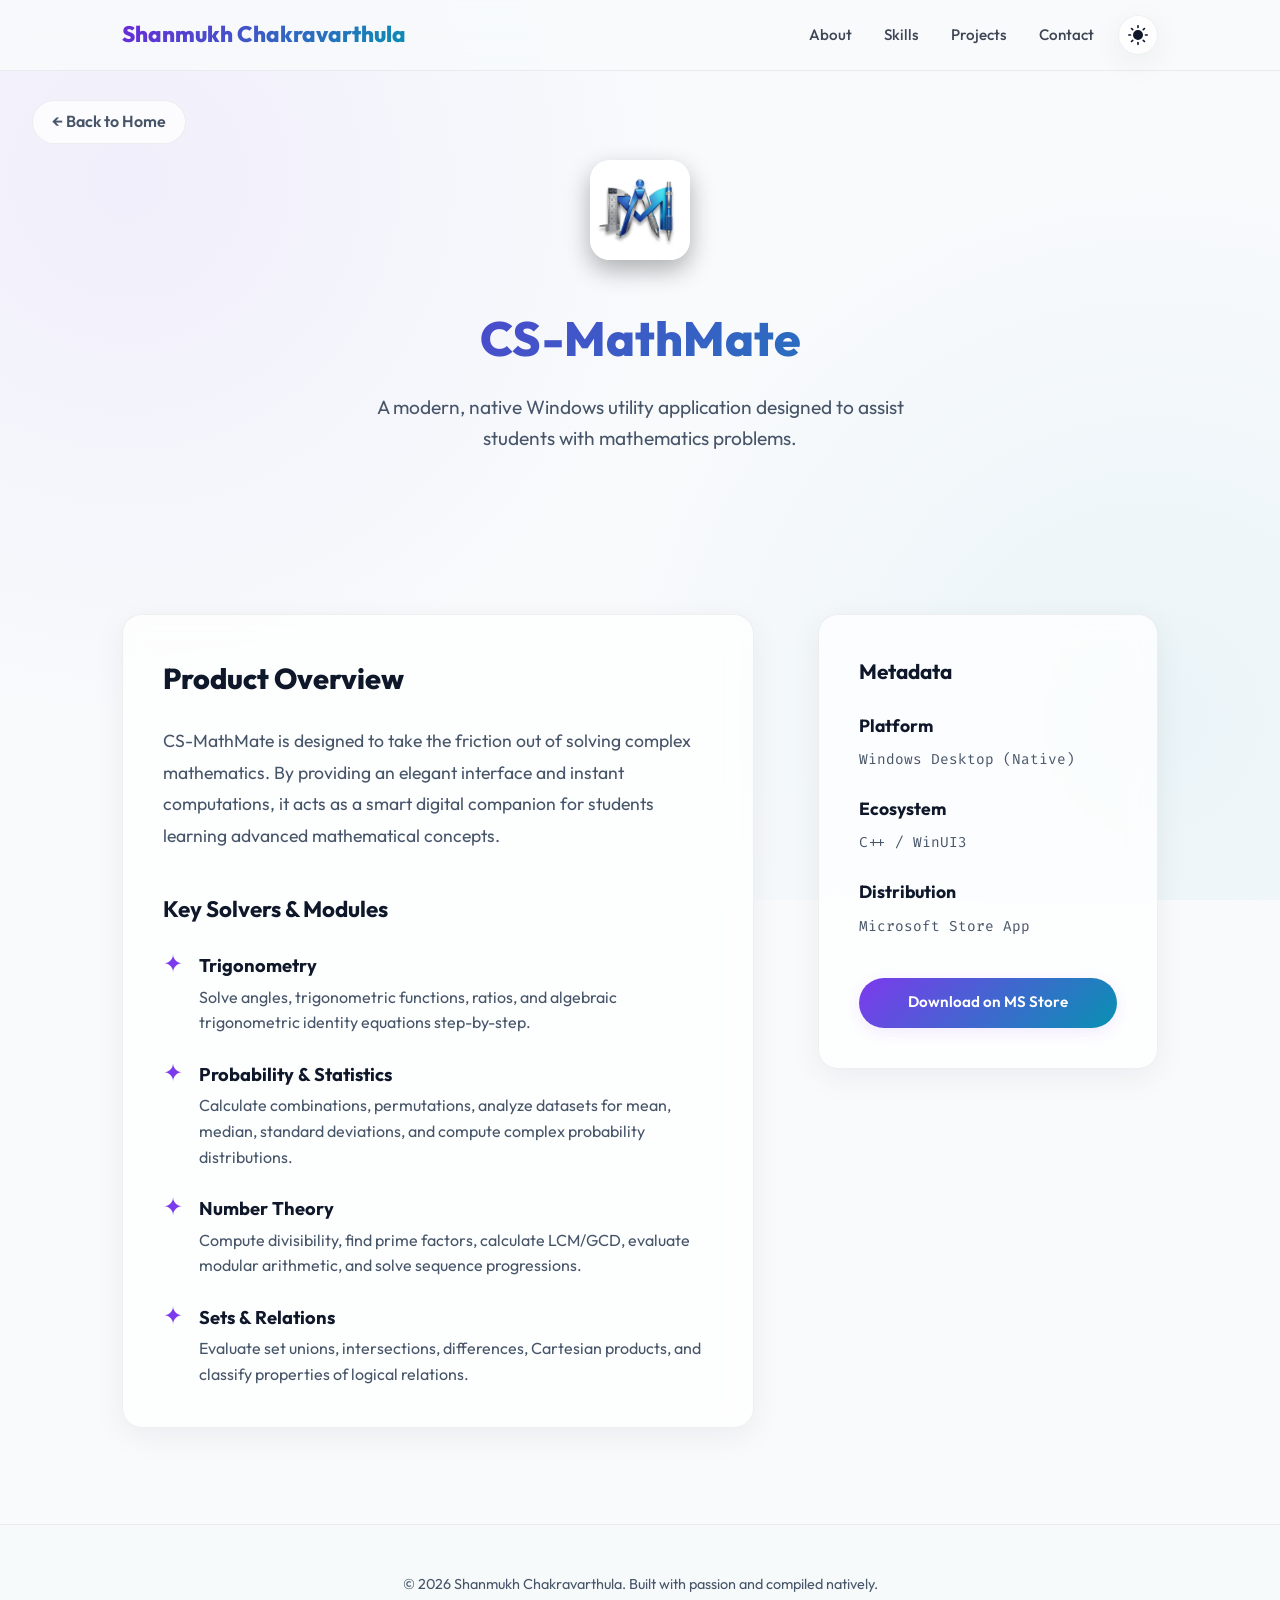
==== cs-mathmate.html @ ce181f71 "Initialize premium personal portfolio website with custom subpages" ====
<!DOCTYPE html>
<html lang="en">
<head>
    <meta charset="UTF-8">
    <meta http-equiv="X-UA-Compatible" content="IE=edge">
    <meta name="viewport" content="width=device-width, initial-scale=1.0">
    <title>CS-MathMate | Interactive Math Solver</title>
    
    <!-- Meta Descriptions for SEO -->
    <meta name="description" content="CS-MathMate is a modern interactive mathematics solver application designed to assist students with math problems. Made with C++ and WinUI3.">
    
    <!-- Stylesheets -->
    <link rel="stylesheet" href="style.css">
</head>
<body>

    <!-- Header / Navbar -->
    <header>
        <div class="container nav-wrapper">
            <a href="index.html" class="logo" id="nav-logo">Shanmukh Chakravarthula</a>
            <div class="nav-actions">
                <ul class="nav-links">
                    <li><a href="index.html#about">About</a></li>
                    <li><a href="index.html#tech">Skills</a></li>
                    <li><a href="index.html#projects">Projects</a></li>
                    <li><a href="index.html#contact">Contact</a></li>
                </ul>
                <button class="theme-toggle-btn" aria-label="Toggle theme" id="theme-toggle">
                    <!-- Sun Icon -->
                    <svg class="sun-icon" viewBox="0 0 24 24" fill="none" stroke="currentColor" stroke-width="2" stroke-linecap="round" stroke-linejoin="round">
                        <circle cx="12" cy="12" r="5"></circle>
                        <line x1="12" y1="1" x2="12" y2="3"></line>
                        <line x1="12" y1="21" x2="12" y2="23"></line>
                        <line x1="4.22" y1="4.22" x2="5.64" y2="5.64"></line>
                        <line x1="18.36" y1="18.36" x2="19.78" y2="19.78"></line>
                        <line x1="1" y1="12" x2="3" y2="12"></line>
                        <line x1="21" y1="12" x2="23" y2="12"></line>
                        <line x1="4.22" y1="19.78" x2="5.64" y2="18.36"></line>
                        <line x1="18.36" y1="5.64" x2="19.78" y2="4.22"></svg>
                    <!-- Moon Icon -->
                    <svg class="moon-icon" viewBox="0 0 24 24" fill="none" stroke="currentColor" stroke-width="2" stroke-linecap="round" stroke-linejoin="round">
                        <path d="M21 12.79A9 9 0 1 1 11.21 3 7 7 0 0 0 21 12.79z"></path>
                    </svg>
                </button>
            </div>
        </div>
    </header>

    <!-- Subpage Hero -->
    <section class="subpage-hero">
        <a href="index.html" class="btn-back" id="btn-back-home">&larr; Back to Home</a>
        <div class="container">
            <img src="assets/cs-mathmate.webp" alt="CS-MathMate Logo" class="subpage-logo">
            <h1 class="subpage-title">CS-MathMate</h1>
            <p class="subpage-tagline">A modern, native Windows utility application designed to assist students with mathematics problems.</p>
        </div>
    </section>

    <!-- Subpage Details Section -->
    <section class="section" style="padding-top: 0;">
        <div class="container subpage-details">
            <!-- Left Side: Content & Features -->
            <div class="glass-card">
                <h2 style="font-size: 1.8rem; margin-bottom: 1.5rem; font-weight: 800;">Product Overview</h2>
                <p style="color: var(--text-muted); margin-bottom: 2.5rem; font-size: 1.1rem; line-height: 1.8;">
                    CS-MathMate is designed to take the friction out of solving complex mathematics. By providing an elegant interface and instant computations, it acts as a smart digital companion for students learning advanced mathematical concepts. 
                </p>

                <h3 style="font-size: 1.4rem; margin-bottom: 1.5rem; font-weight: 700;">Key Solvers & Modules</h3>
                <div class="features-list">
                    <!-- Feature 1 -->
                    <div class="feature-item">
                        <span class="feature-bullet">✦</span>
                        <div>
                            <h4 class="feature-title">Trigonometry</h4>
                            <p class="feature-desc">Solve angles, trigonometric functions, ratios, and algebraic trigonometric identity equations step-by-step.</p>
                        </div>
                    </div>
                    <!-- Feature 2 -->
                    <div class="feature-item">
                        <span class="feature-bullet">✦</span>
                        <div>
                            <h4 class="feature-title">Probability & Statistics</h4>
                            <p class="feature-desc">Calculate combinations, permutations, analyze datasets for mean, median, standard deviations, and compute complex probability distributions.</p>
                        </div>
                    </div>
                    <!-- Feature 3 -->
                    <div class="feature-item">
                        <span class="feature-bullet">✦</span>
                        <div>
                            <h4 class="feature-title">Number Theory</h4>
                            <p class="feature-desc">Compute divisibility, find prime factors, calculate LCM/GCD, evaluate modular arithmetic, and solve sequence progressions.</p>
                        </div>
                    </div>
                    <!-- Feature 4 -->
                    <div class="feature-item">
                        <span class="feature-bullet">✦</span>
                        <div>
                            <h4 class="feature-title">Sets & Relations</h4>
                            <p class="feature-desc">Evaluate set unions, intersections, differences, Cartesian products, and classify properties of logical relations.</p>
                        </div>
                    </div>
                </div>
            </div>

            <!-- Right Side: Sidebar Meta -->
            <div class="glass-card sidebar-card">
                <h3 style="font-size: 1.3rem; margin-bottom: 1.5rem; font-weight: 700;">Metadata</h3>
                
                <div class="meta-info-title">Platform</div>
                <div class="meta-info-value">Windows Desktop (Native)</div>

                <div class="meta-info-title">Ecosystem</div>
                <div class="meta-info-value">C++ / WinUI3</div>

                <div class="meta-info-title">Distribution</div>
                <div class="meta-info-value">Microsoft Store App</div>

                <a href="https://apps.microsoft.com/detail/9p4pvxg3t9zk?hl=en-US&gl=IN" target="_blank" rel="noopener noreferrer" class="btn btn-primary" style="width: 100%; text-align: center; margin-top: 1rem;" id="btn-sidebar-store">
                    Download on MS Store
                </a>
            </div>
        </div>
    </section>

    <!-- Footer -->
    <footer>
        <div class="container">
            <p class="footer-text">&copy; 2026 Shanmukh Chakravarthula. Built with passion and compiled natively.</p>
        </div>
    </footer>

    <!-- Scripts -->
    <script src="script.js"></script>
</body>
</html>
---- style.css ----
@import url('https://fonts.googleapis.com/css2?family=Outfit:wght@300;400;500;600;700;800&family=Fira+Code:wght@400;500&display=swap');

:root {
    --bg-color: #080c14;
    --bg-glow-1: radial-gradient(circle at 10% 20%, rgba(139, 92, 246, 0.15) 0%, transparent 40%);
    --bg-glow-2: radial-gradient(circle at 90% 80%, rgba(6, 182, 212, 0.12) 0%, transparent 40%);
    --card-bg: rgba(17, 24, 39, 0.6);
    --card-border: rgba(255, 255, 255, 0.06);
    --card-hover-border: rgba(139, 92, 246, 0.4);
    --text-color: #f3f4f6;
    --text-muted: #9ca3af;
    --accent-1: #8b5cf6; /* Indigo/Violet */
    --accent-2: #06b6d4; /* Cyan */
    --gradient-hero: linear-gradient(135deg, #a78bfa, #06b6d4);
    --gradient-btn: linear-gradient(135deg, #7c3aed, #0891b2);
    --gradient-btn-hover: linear-gradient(135deg, #6d28d9, #0891b2);
    --nav-bg: rgba(8, 12, 20, 0.7);
    --shadow-color: rgba(0, 0, 0, 0.4);
    --glow-color: rgba(139, 92, 246, 0.2);
    --card-shadow: 0 8px 32px 0 rgba(0, 0, 0, 0.37);
    --font-sans: 'Outfit', sans-serif;
    --font-mono: 'Fira Code', monospace;
    --transition: all 0.4s cubic-bezier(0.16, 1, 0.3, 1);
}

[data-theme="light"] {
    --bg-color: #f8fafc;
    --bg-glow-1: radial-gradient(circle at 10% 20%, rgba(124, 58, 237, 0.06) 0%, transparent 40%);
    --bg-glow-2: radial-gradient(circle at 90% 80%, rgba(8, 145, 178, 0.06) 0%, transparent 40%);
    --card-bg: rgba(255, 255, 255, 0.75);
    --card-border: rgba(0, 0, 0, 0.06);
    --card-hover-border: rgba(124, 58, 237, 0.3);
    --text-color: #0f172a;
    --text-muted: #475569;
    --accent-1: #7c3aed;
    --accent-2: #0891b2;
    --gradient-hero: linear-gradient(135deg, #6d28d9, #0891b2);
    --gradient-btn: linear-gradient(135deg, #7c3aed, #0891b2);
    --gradient-btn-hover: linear-gradient(135deg, #6d28d9, #0e7490);
    --nav-bg: rgba(248, 250, 252, 0.8);
    --shadow-color: rgba(15, 23, 42, 0.08);
    --glow-color: rgba(124, 58, 237, 0.1);
    --card-shadow: 0 8px 32px 0 rgba(15, 23, 42, 0.06);
}

* {
    margin: 0;
    padding: 0;
    box-sizing: border-box;
}

html {
    scroll-behavior: smooth;
}

body {
    background-color: var(--bg-color);
    background-image: var(--bg-glow-1), var(--bg-glow-2);
    background-attachment: fixed;
    color: var(--text-color);
    font-family: var(--font-sans);
    line-height: 1.6;
    overflow-x: hidden;
    transition: background-color 0.5s ease, color 0.5s ease;
}

/* Scrollbar Customization */
::-webkit-scrollbar {
    width: 8px;
}
::-webkit-scrollbar-track {
    background: var(--bg-color);
}
::-webkit-scrollbar-thumb {
    background: var(--card-border);
    border-radius: 4px;
}
::-webkit-scrollbar-thumb:hover {
    background: var(--accent-1);
}

/* Common Layout Containers */
.container {
    max-width: 1100px;
    margin: 0 auto;
    padding: 0 2rem;
}

/* Header & Navigation */
header {
    position: fixed;
    top: 0;
    left: 0;
    width: 100%;
    z-index: 1000;
    background-color: var(--nav-bg);
    backdrop-filter: blur(12px);
    -webkit-backdrop-filter: blur(12px);
    border-bottom: 1px solid var(--card-border);
    transition: var(--transition);
}

header.scrolled {
    box-shadow: var(--card-shadow);
}

.nav-wrapper {
    display: flex;
    justify-content: space-between;
    align-items: center;
    height: 70px;
}

.logo {
    font-size: 1.4rem;
    font-weight: 800;
    text-decoration: none;
    color: var(--text-color);
    background: var(--gradient-hero);
    -webkit-background-clip: text;
    -webkit-text-fill-color: transparent;
    transition: var(--transition);
}

.nav-actions {
    display: flex;
    align-items: center;
    gap: 1.5rem;
}

.nav-links {
    display: flex;
    align-items: center;
    list-style: none;
    gap: 2rem;
}

.nav-links a {
    text-decoration: none;
    color: var(--text-color);
    font-weight: 500;
    font-size: 0.95rem;
    transition: var(--transition);
    opacity: 0.8;
}

.nav-links a:hover {
    color: var(--accent-1);
    opacity: 1;
}

/* Theme Toggle Button */
.theme-toggle-btn {
    background: none;
    border: 1px solid var(--card-border);
    cursor: pointer;
    width: 40px;
    height: 40px;
    border-radius: 50%;
    display: flex;
    align-items: center;
    justify-content: center;
    color: var(--text-color);
    background-color: var(--card-bg);
    transition: var(--transition);
    box-shadow: var(--card-shadow);
}

.theme-toggle-btn:hover {
    border-color: var(--accent-1);
    transform: scale(1.05);
}

.theme-toggle-btn svg {
    width: 20px;
    height: 20px;
    fill: currentColor;
    transition: transform 0.5s ease;
}

[data-theme="light"] .theme-toggle-btn svg.moon-icon {
    display: none;
}
[data-theme="dark"] .theme-toggle-btn svg.sun-icon {
    display: none;
}

/* Hero Section */
.hero {
    padding: 10rem 0 6rem 0;
    position: relative;
    display: flex;
    align-items: center;
    min-height: 80vh;
}

.hero-grid {
    display: grid;
    grid-template-columns: 1.2fr 0.8fr;
    gap: 4rem;
    align-items: center;
}

.hero-content {
    display: flex;
    flex-direction: column;
}

.hero-subtitle {
    font-size: 1.1rem;
    font-weight: 600;
    color: var(--accent-1);
    letter-spacing: 2px;
    text-transform: uppercase;
    margin-bottom: 1rem;
}

.hero-title {
    font-size: 3.5rem;
    font-weight: 800;
    line-height: 1.2;
    margin-bottom: 1.5rem;
    background: var(--gradient-hero);
    -webkit-background-clip: text;
    -webkit-text-fill-color: transparent;
}

.hero-desc {
    font-size: 1.2rem;
    color: var(--text-muted);
    margin-bottom: 2.5rem;
    max-width: 600px;
}

.hero-buttons {
    display: flex;
    gap: 1rem;
}

.btn {
    display: inline-flex;
    align-items: center;
    justify-content: center;
    padding: 0.8rem 1.8rem;
    border-radius: 50px;
    font-weight: 600;
    font-size: 0.95rem;
    text-decoration: none;
    transition: var(--transition);
    cursor: pointer;
    gap: 0.5rem;
}

.btn-primary {
    background: var(--gradient-btn);
    color: #fff;
    border: none;
    box-shadow: 0 4px 15px var(--glow-color);
}

.btn-primary:hover {
    background: var(--gradient-btn-hover);
    transform: translateY(-2px);
    box-shadow: 0 6px 20px var(--glow-color);
}

.btn-secondary {
    background-color: var(--card-bg);
    color: var(--text-color);
    border: 1px solid var(--card-border);
}

.btn-secondary:hover {
    border-color: var(--accent-1);
    transform: translateY(-2px);
}

.hero-avatar {
    position: relative;
    display: flex;
    justify-content: center;
}

.avatar-wrapper {
    position: relative;
    width: 280px;
    height: 280px;
    border-radius: 50%;
    padding: 8px;
    background: var(--gradient-hero);
    box-shadow: 0 0 40px var(--glow-color);
    animation: float 6s ease-in-out infinite;
}

.avatar-wrapper img {
    width: 100%;
    height: 100%;
    border-radius: 50%;
    object-fit: cover;
    background-color: var(--bg-color);
    border: 4px solid var(--bg-color);
}

@keyframes float {
    0%, 100% { transform: translateY(0px); }
    50% { transform: translateY(-10px); }
}

/* Sections General */
.section {
    padding: 6rem 0;
}

.section-title {
    font-size: 2rem;
    font-weight: 800;
    margin-bottom: 3rem;
    position: relative;
    display: inline-block;
}

.section-title::after {
    content: '';
    position: absolute;
    bottom: -10px;
    left: 0;
    width: 40px;
    height: 4px;
    background: var(--gradient-hero);
    border-radius: 2px;
}

/* About / Philosophy Cards */
.philosophy-grid {
    display: grid;
    grid-template-columns: repeat(auto-fit, minmax(300px, 1fr));
    gap: 2rem;
}

.glass-card {
    background-color: var(--card-bg);
    border: 1px solid var(--card-border);
    border-radius: 20px;
    padding: 2.5rem;
    box-shadow: var(--card-shadow);
    backdrop-filter: blur(12px);
    -webkit-backdrop-filter: blur(12px);
    transition: var(--transition);
}

.glass-card:hover {
    border-color: var(--card-hover-border);
    transform: translateY(-5px);
    box-shadow: 0 12px 40px var(--glow-color);
}

.card-icon {
    font-size: 2.5rem;
    margin-bottom: 1.5rem;
    display: inline-block;
}

.card-title {
    font-size: 1.3rem;
    font-weight: 700;
    margin-bottom: 1rem;
}

.card-desc {
    color: var(--text-muted);
    font-size: 0.95rem;
}

/* Tech Stack Section */
.tech-grid {
    display: grid;
    grid-template-columns: repeat(auto-fit, minmax(220px, 1fr));
    gap: 1.5rem;
}

.tech-card {
    background-color: var(--card-bg);
    border: 1px solid var(--card-border);
    border-radius: 16px;
    padding: 1.5rem;
    text-align: center;
    box-shadow: var(--card-shadow);
    backdrop-filter: blur(12px);
    -webkit-backdrop-filter: blur(12px);
    transition: var(--transition);
}

.tech-card:hover {
    border-color: var(--accent-2);
    transform: scale(1.03);
}

.tech-logo {
    font-size: 2rem;
    margin-bottom: 0.8rem;
}

.tech-name {
    font-weight: 700;
    font-size: 1.1rem;
    margin-bottom: 0.3rem;
}

.tech-type {
    font-size: 0.85rem;
    color: var(--text-muted);
    font-family: var(--font-mono);
}

/* Projects Section */
.projects-grid {
    display: grid;
    grid-template-columns: repeat(auto-fit, minmax(400px, 1fr));
    gap: 2.5rem;
}

@media (max-width: 768px) {
    .projects-grid {
        grid-template-columns: 1fr;
    }
}

.project-card {
    display: flex;
    flex-direction: column;
    height: 100%;
}

.project-header {
    display: flex;
    justify-content: space-between;
    align-items: center;
    margin-bottom: 1.5rem;
}

.project-logo-img {
    width: 64px;
    height: 64px;
    border-radius: 14px;
    object-fit: cover;
    box-shadow: 0 4px 10px rgba(0,0,0,0.2);
}

.project-tags {
    display: flex;
    gap: 0.5rem;
}

.tag {
    font-family: var(--font-mono);
    font-size: 0.75rem;
    padding: 0.25rem 0.6rem;
    border-radius: 4px;
    background-color: rgba(139, 92, 246, 0.1);
    color: var(--accent-1);
    border: 1px solid rgba(139, 92, 246, 0.2);
}

.project-name-link {
    font-size: 1.6rem;
    font-weight: 800;
    color: var(--text-color);
    text-decoration: none;
    margin-bottom: 1rem;
    display: inline-block;
    transition: var(--transition);
}

.project-name-link:hover {
    color: var(--accent-1);
    padding-left: 5px;
}

.project-desc {
    color: var(--text-muted);
    font-size: 1rem;
    margin-bottom: 2rem;
    flex-grow: 1;
}

.project-footer {
    display: flex;
    justify-content: space-between;
    align-items: center;
    border-top: 1px solid var(--card-border);
    padding-top: 1.5rem;
}

.project-link-local {
    text-decoration: none;
    color: var(--accent-2);
    font-weight: 600;
    font-size: 0.95rem;
    display: inline-flex;
    align-items: center;
    gap: 0.3rem;
    transition: var(--transition);
}

.project-link-local:hover {
    color: var(--accent-1);
    transform: translateX(3px);
}

/* Contact Section */
.contact-card {
    text-align: center;
    max-width: 700px;
    margin: 0 auto;
}

.contact-title {
    font-size: 2.2rem;
    font-weight: 800;
    margin-bottom: 1rem;
}

.contact-desc {
    color: var(--text-muted);
    margin-bottom: 2rem;
}

.contact-links {
    display: flex;
    justify-content: center;
    gap: 1.5rem;
    flex-wrap: wrap;
}

/* Subpage Specific Styles */
.subpage-hero {
    padding: 10rem 0 4rem 0;
    text-align: center;
    position: relative;
}

.btn-back {
    position: absolute;
    top: 100px;
    left: 2rem;
    text-decoration: none;
    color: var(--text-muted);
    font-weight: 600;
    display: inline-flex;
    align-items: center;
    gap: 0.5rem;
    transition: var(--transition);
    border: 1px solid var(--card-border);
    padding: 0.5rem 1.2rem;
    border-radius: 30px;
    background-color: var(--card-bg);
}

@media (max-width: 768px) {
    .btn-back {
        position: static;
        margin-bottom: 2rem;
    }
}

.btn-back:hover {
    color: var(--accent-1);
    border-color: var(--accent-1);
    transform: translateX(-3px);
}

.subpage-logo {
    width: 100px;
    height: 100px;
    border-radius: 20px;
    object-fit: cover;
    margin: 0 auto 2rem auto;
    box-shadow: 0 10px 25px rgba(0,0,0,0.3);
}

.subpage-title {
    font-size: 3rem;
    font-weight: 800;
    margin-bottom: 1rem;
    background: var(--gradient-hero);
    -webkit-background-clip: text;
    -webkit-text-fill-color: transparent;
}

.subpage-tagline {
    font-size: 1.2rem;
    color: var(--text-muted);
    max-width: 600px;
    margin: 0 auto 2rem auto;
}

.subpage-details {
    display: grid;
    grid-template-columns: 1.3fr 0.7fr;
    gap: 4rem;
    margin-top: 4rem;
}

@media (max-width: 768px) {
    .subpage-details {
        grid-template-columns: 1fr;
        gap: 2rem;
    }
}

.features-list {
    display: flex;
    flex-direction: column;
    gap: 1.5rem;
}

.feature-item {
    display: flex;
    gap: 1rem;
}

.feature-bullet {
    color: var(--accent-1);
    font-size: 1.5rem;
    line-height: 1;
}

.feature-title {
    font-weight: 700;
    font-size: 1.15rem;
    margin-bottom: 0.25rem;
}

.feature-desc {
    color: var(--text-muted);
}

.sidebar-card {
    position: sticky;
    top: 100px;
    height: fit-content;
}

.meta-info-title {
    font-weight: 700;
    font-size: 1.1rem;
    margin-bottom: 0.5rem;
    color: var(--text-color);
}

.meta-info-value {
    color: var(--text-muted);
    font-family: var(--font-mono);
    font-size: 0.9rem;
    margin-bottom: 1.5rem;
}

/* Footer Styling */
footer {
    padding: 3rem 0;
    border-top: 1px solid var(--card-border);
    text-align: center;
    background-color: var(--nav-bg);
}

.footer-text {
    font-size: 0.9rem;
    color: var(--text-muted);
}

/* Responsive Overrides */
@media (max-width: 900px) {
    .hero-grid {
        grid-template-columns: 1fr;
        gap: 3rem;
        text-align: center;
    }
    .hero-content {
        align-items: center;
    }
    .hero-avatar {
        order: -1;
    }
    .hero-title {
        font-size: 2.8rem;
    }
    .nav-links {
        display: none; /* Can be refined with responsive drawer later */
    }
}
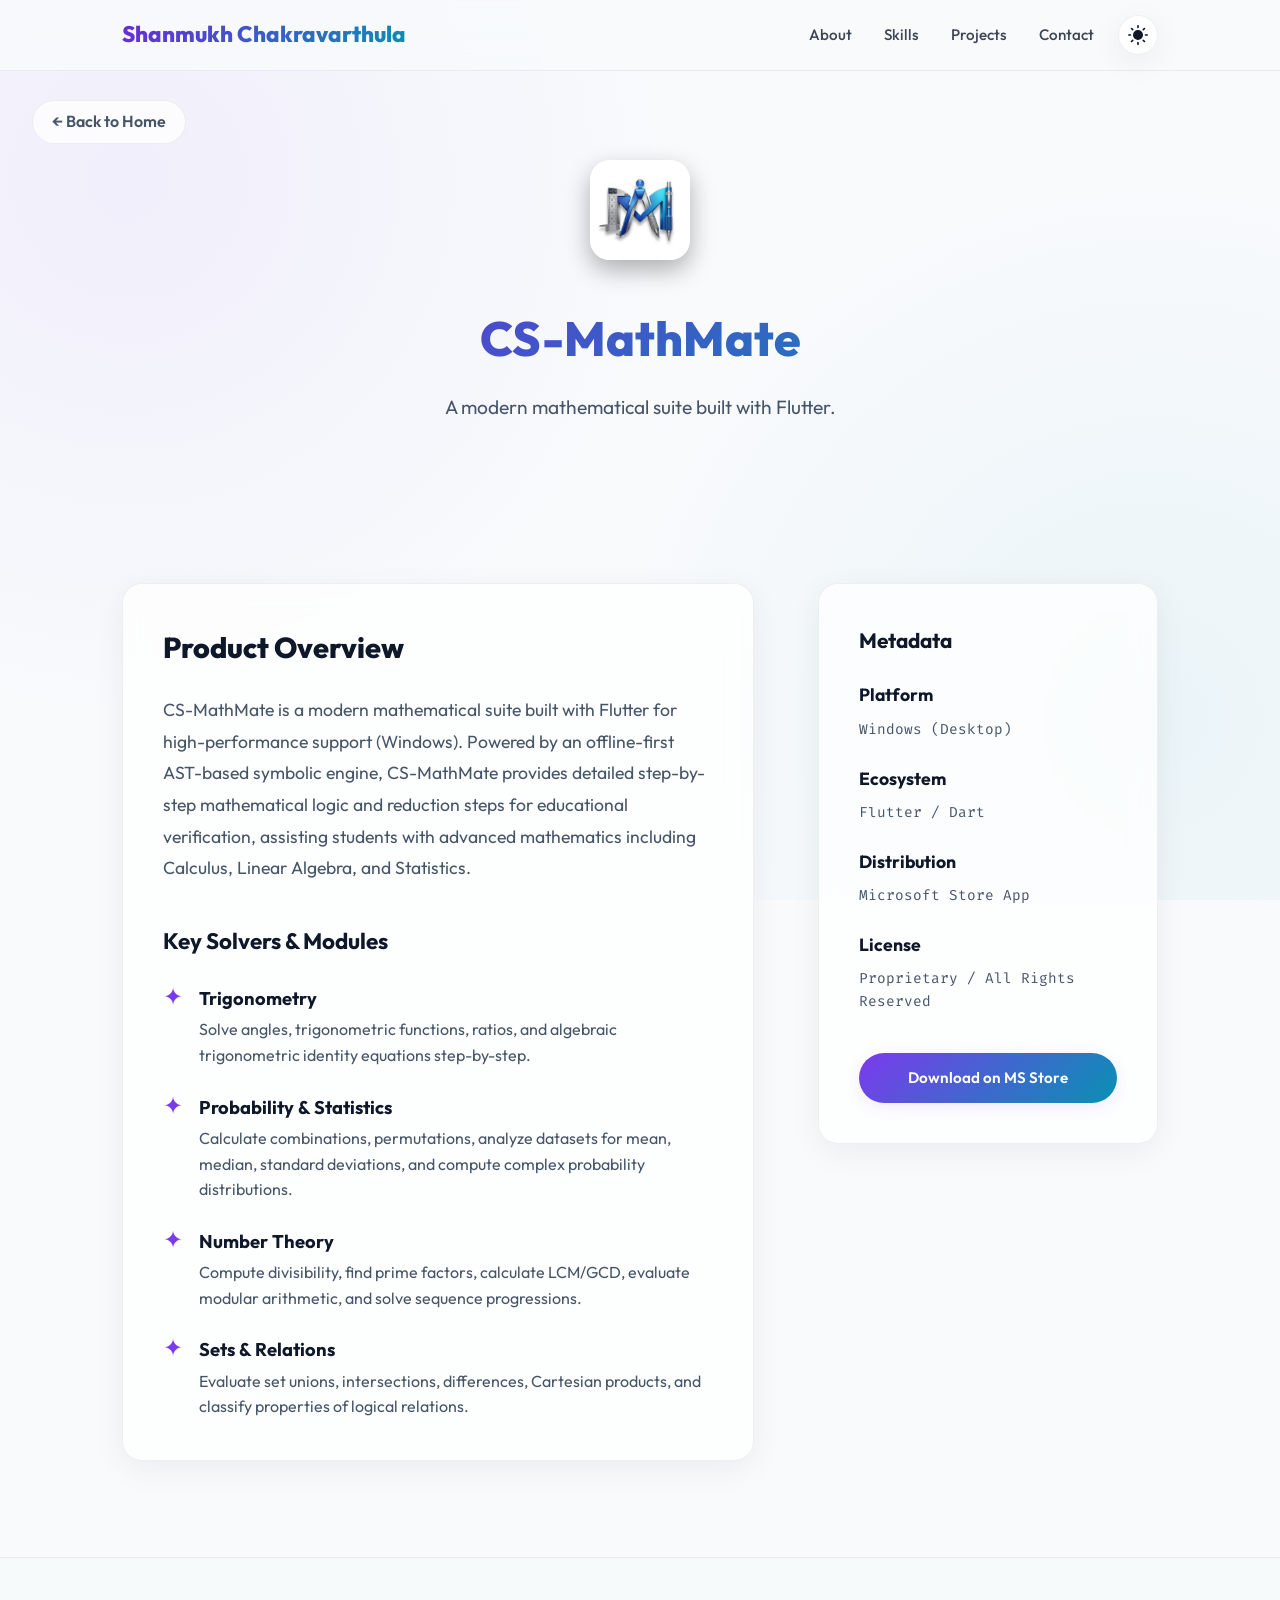
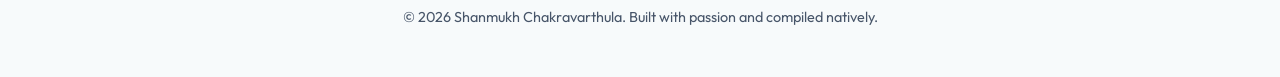
==== commit e33c9185: "Update CS-MathMate project details to Flutter Windows" ====
--- a/cs-mathmate.html
+++ b/cs-mathmate.html
@@ -7,7 +7,7 @@
     <title>CS-MathMate | Interactive Math Solver</title>
     
     <!-- Meta Descriptions for SEO -->
-    <meta name="description" content="CS-MathMate is a modern interactive mathematics solver application designed to assist students with math problems. Made with C++ and WinUI3.">
+    <meta name="description" content="CS-MathMate is a modern interactive mathematics solver application. Built with Flutter for high-performance support (Windows).">
     
     <!-- Stylesheets -->
     <link rel="stylesheet" href="style.css">
@@ -52,7 +52,7 @@
         <div class="container">
             <img src="assets/cs-mathmate.webp" alt="CS-MathMate Logo" class="subpage-logo">
             <h1 class="subpage-title">CS-MathMate</h1>
-            <p class="subpage-tagline">A modern, native Windows utility application designed to assist students with mathematics problems.</p>
+            <p class="subpage-tagline">A modern mathematical suite built with Flutter.</p>
         </div>
     </section>
 
@@ -63,7 +63,7 @@
             <div class="glass-card">
                 <h2 style="font-size: 1.8rem; margin-bottom: 1.5rem; font-weight: 800;">Product Overview</h2>
                 <p style="color: var(--text-muted); margin-bottom: 2.5rem; font-size: 1.1rem; line-height: 1.8;">
-                    CS-MathMate is designed to take the friction out of solving complex mathematics. By providing an elegant interface and instant computations, it acts as a smart digital companion for students learning advanced mathematical concepts. 
+                    CS-MathMate is a modern mathematical suite built with Flutter for high-performance support (Windows). Powered by an offline-first AST-based symbolic engine, CS-MathMate provides detailed step-by-step mathematical logic and reduction steps for educational verification, assisting students with advanced mathematics including Calculus, Linear Algebra, and Statistics.
                 </p>
 
                 <h3 style="font-size: 1.4rem; margin-bottom: 1.5rem; font-weight: 700;">Key Solvers & Modules</h3>
@@ -108,13 +108,16 @@
                 <h3 style="font-size: 1.3rem; margin-bottom: 1.5rem; font-weight: 700;">Metadata</h3>
                 
                 <div class="meta-info-title">Platform</div>
-                <div class="meta-info-value">Windows Desktop (Native)</div>
+                <div class="meta-info-value">Windows (Desktop)</div>
 
                 <div class="meta-info-title">Ecosystem</div>
-                <div class="meta-info-value">C++ / WinUI3</div>
+                <div class="meta-info-value">Flutter / Dart</div>
 
                 <div class="meta-info-title">Distribution</div>
                 <div class="meta-info-value">Microsoft Store App</div>
+
+                <div class="meta-info-title">License</div>
+                <div class="meta-info-value">Proprietary / All Rights Reserved</div>
 
                 <a href="https://apps.microsoft.com/detail/9p4pvxg3t9zk?hl=en-US&gl=IN" target="_blank" rel="noopener noreferrer" class="btn btn-primary" style="width: 100%; text-align: center; margin-top: 1rem;" id="btn-sidebar-store">
                     Download on MS Store
